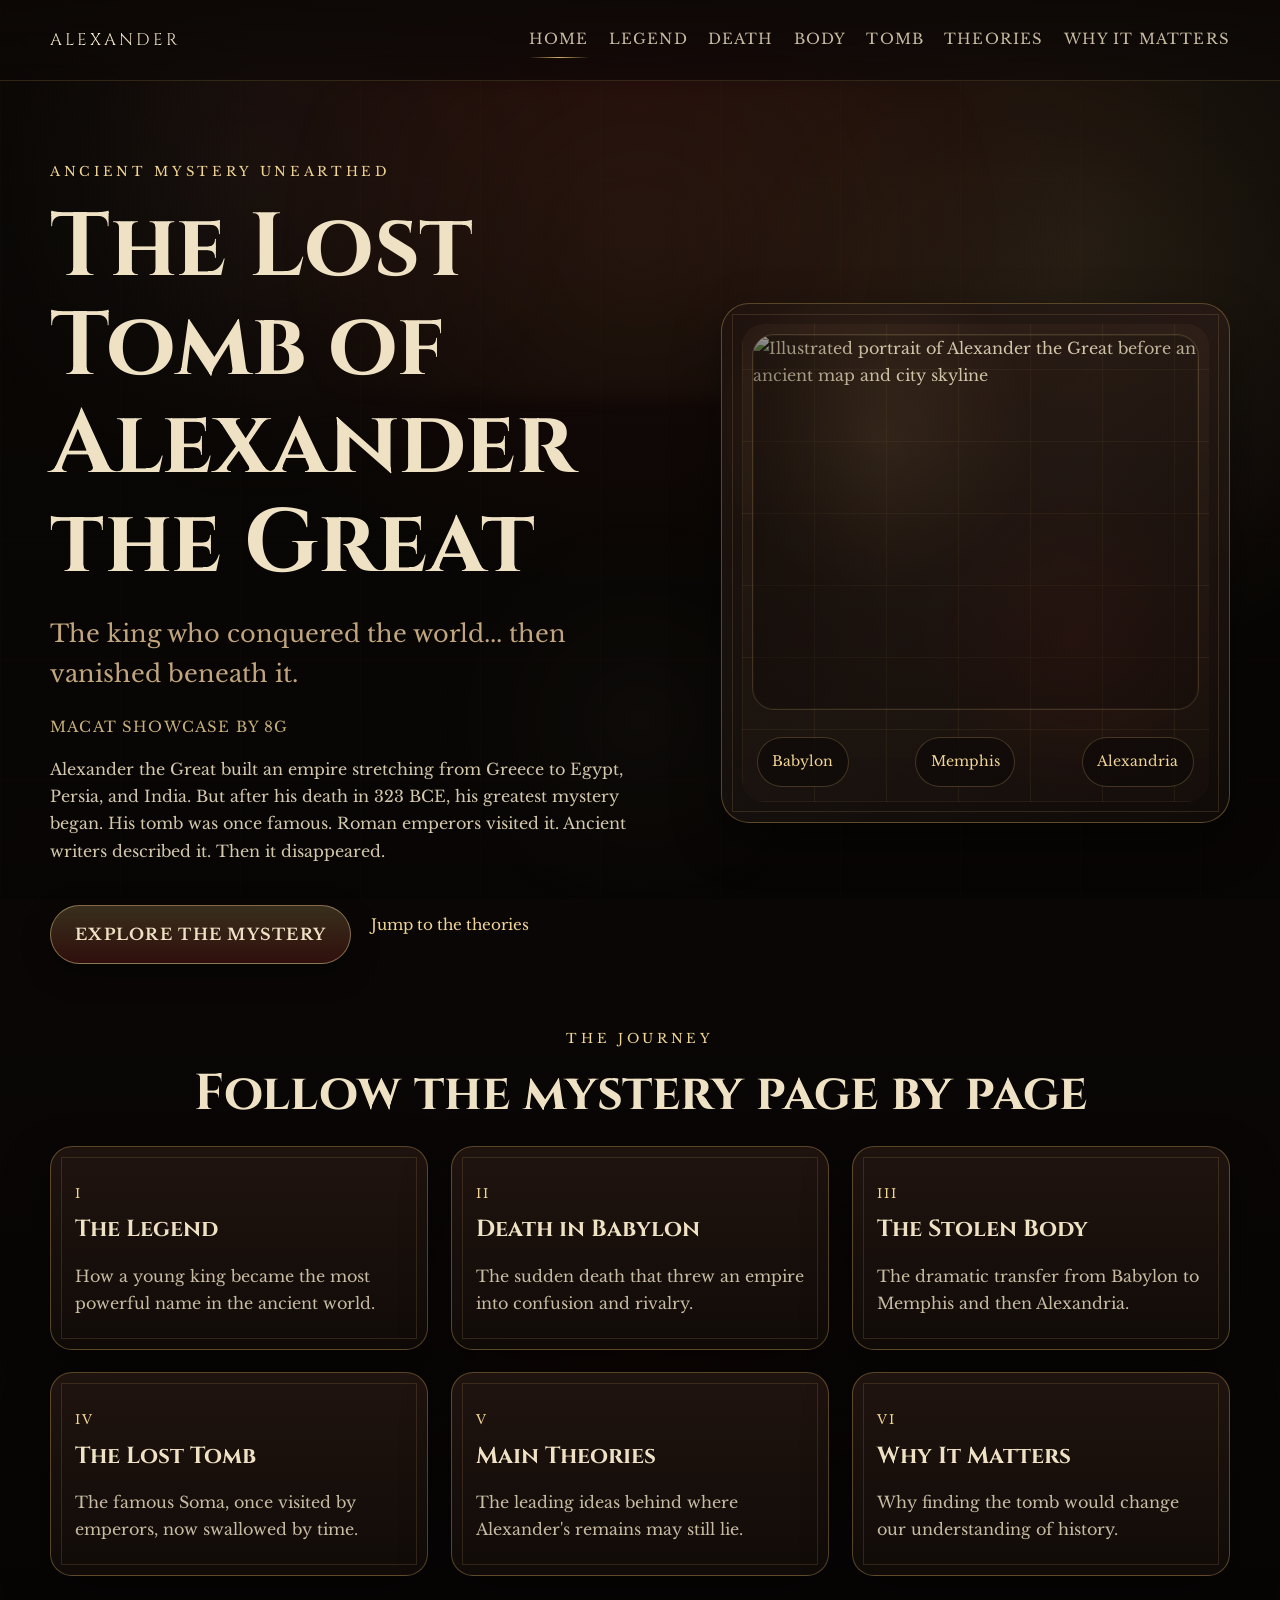
==== index.html @ f2e424cb "Add files via upload" ====
<!DOCTYPE html>
<html lang="en">
<head>
  <meta charset="UTF-8" />
  <meta name="viewport" content="width=device-width, initial-scale=1.0" />
  <title>MACAT Showcase 8G</title>
  <link rel="preconnect" href="https://fonts.googleapis.com" />
  <link rel="preconnect" href="https://fonts.gstatic.com" crossorigin />
  <link href="https://fonts.googleapis.com/css2?family=Cinzel:wght@400;600;700&family=Libre+Baskerville:wght@400;700&display=swap" rel="stylesheet" />
  <link rel="stylesheet" href="styles.css" />
</head>
<body data-page="home">
  <div class="page-shell">
    <div class="texture texture-top" aria-hidden="true"></div>
    <div class="texture texture-bottom" aria-hidden="true"></div>

    <header class="site-header">
      <nav class="site-nav">
        <a class="brand" href="index.html">Alexander</a>
        <button class="nav-toggle" type="button" aria-expanded="false" aria-controls="nav-links">
          <span></span>
          <span></span>
          <span></span>
          <span class="sr-only">Toggle navigation</span>
        </button>
        <div class="nav-links" id="nav-links">
          <a href="index.html" data-page-link="home">Home</a>
          <a href="legend.html" data-page-link="legend">Legend</a>
          <a href="death-in-babylon.html" data-page-link="death">Death</a>
          <a href="stolen-body.html" data-page-link="body">Body</a>
          <a href="lost-tomb.html" data-page-link="tomb">Tomb</a>
          <a href="theories.html" data-page-link="theories">Theories</a>
          <a href="why-it-matters.html" data-page-link="meaning">Why It Matters</a>
        </div>
      </nav>
    </header>

    <main>
      <section class="hero section page-hero">
        <div class="hero-copy reveal">
          <p class="eyebrow">Ancient Mystery Unearthed</p>
          <h1>The Lost Tomb of Alexander the Great</h1>
          <p class="subtitle">The king who conquered the world... then vanished beneath it.</p>
          <p class="intro-text">MACAT Showcase by 8G</p>
          <p class="intro">Alexander the Great built an empire stretching from Greece to Egypt, Persia, and India. But after his death in 323 BCE, his greatest mystery began. His tomb was once famous. Roman emperors visited it. Ancient writers described it. Then it disappeared.</p>
          <div class="cta-row">
            <a class="cta" href="legend.html">Explore the Mystery</a>
            <a class="text-link" href="theories.html">Jump to the theories</a>
          </div>
        </div>
        <div class="hero-visual reveal" aria-label="Decorative ancient map illustration placeholder">
          <div class="map-card">
            <div class="map-grid"></div>
            <div class="map-image-frame">
              <img
                class="map-image"
                src="static/cover_img_alexander.png"
                alt="Illustrated portrait of Alexander the Great before an ancient map and city skyline"
              />
            </div>
            <div class="map-route">
              <span>Babylon</span>
              <span>Memphis</span>
              <span>Alexandria</span>
            </div>
          </div>
        </div>
      </section>

      <section class="section reveal">
        <div class="section-heading centered">
          <p class="eyebrow">The Journey</p>
          <h2>Follow the mystery page by page</h2>
        </div>
        <div class="chapter-grid">
          <a class="chapter-card" href="legend.html">
            <span class="chapter-number">I</span>
            <h3>The Legend</h3>
            <p>How a young king became the most powerful name in the ancient world.</p>
          </a>
          <a class="chapter-card" href="death-in-babylon.html">
            <span class="chapter-number">II</span>
            <h3>Death in Babylon</h3>
            <p>The sudden death that threw an empire into confusion and rivalry.</p>
          </a>
          <a class="chapter-card" href="stolen-body.html">
            <span class="chapter-number">III</span>
            <h3>The Stolen Body</h3>
            <p>The dramatic transfer from Babylon to Memphis and then Alexandria.</p>
          </a>
          <a class="chapter-card" href="lost-tomb.html">
            <span class="chapter-number">IV</span>
            <h3>The Lost Tomb</h3>
            <p>The famous Soma, once visited by emperors, now swallowed by time.</p>
          </a>
          <a class="chapter-card" href="theories.html">
            <span class="chapter-number">V</span>
            <h3>Main Theories</h3>
            <p>The leading ideas behind where Alexander's remains may still lie.</p>
          </a>
          <a class="chapter-card" href="why-it-matters.html">
            <span class="chapter-number">VI</span>
            <h3>Why It Matters</h3>
            <p>Why finding the tomb would change our understanding of history.</p>
          </a>
        </div>
      </section>
    </main>
  </div>

  <script src="script.js"></script>
</body>
</html>
---- styles.css ----
:root {
  --bg: #120d0a;
  --bg-deep: #090604;
  --panel: rgba(33, 21, 15, 0.82);
  --panel-strong: rgba(23, 14, 10, 0.9);
  --border: rgba(201, 162, 88, 0.38);
  --gold: #d3b06a;
  --gold-bright: #f0d596;
  --ivory: #efe2c4;
  --sand: #c1a57d;
  --red: #6f1f19;
  --shadow: 0 18px 48px rgba(0, 0, 0, 0.42);
  --max-width: 1180px;
  --nav-height: 80px;
  --section-gap: 2rem;
  --panel-padding-y: 2.15rem;
  --panel-padding-x: 2.2rem;
}

* {
  box-sizing: border-box;
}

html {
  scroll-behavior: smooth;
}

body {
  margin: 0;
  min-height: 100vh;
  color: var(--ivory);
  font-family: "Libre Baskerville", Georgia, serif;
  background:
    radial-gradient(circle at top, rgba(111, 31, 25, 0.28), transparent 34%),
    radial-gradient(circle at 85% 15%, rgba(211, 176, 106, 0.12), transparent 24%),
    linear-gradient(180deg, rgba(12, 8, 6, 0.92), rgba(7, 5, 4, 0.97)),
    #0b0705;
  line-height: 1.7;
}

body::before,
body::after {
  content: "";
  position: fixed;
  inset: 0;
  pointer-events: none;
  z-index: -2;
}

body::before {
  background:
    linear-gradient(rgba(8, 5, 3, 0.2), rgba(8, 5, 3, 0.25)),
    repeating-linear-gradient(
      90deg,
      rgba(255, 255, 255, 0.02) 0,
      rgba(255, 255, 255, 0.02) 1px,
      transparent 1px,
      transparent 120px
    ),
    repeating-linear-gradient(
      0deg,
      rgba(255, 255, 255, 0.015) 0,
      rgba(255, 255, 255, 0.015) 1px,
      transparent 1px,
      transparent 120px
    );
  opacity: 0.45;
}

body::after {
  background:
    radial-gradient(circle at 20% 20%, rgba(255, 240, 210, 0.06), transparent 28%),
    radial-gradient(circle at 80% 40%, rgba(255, 240, 210, 0.05), transparent 30%),
    radial-gradient(circle at 50% 80%, rgba(255, 240, 210, 0.04), transparent 24%);
  opacity: 0.7;
}

img {
  max-width: 100%;
  display: block;
}

button,
a {
  -webkit-tap-highlight-color: transparent;
}

.page-shell {
  position: relative;
  overflow: hidden;
}

.texture {
  position: absolute;
  left: 50%;
  width: min(1100px, 92vw);
  height: 320px;
  transform: translateX(-50%);
  filter: blur(10px);
  opacity: 0.16;
  pointer-events: none;
}

.texture-top {
  top: 80px;
  background: radial-gradient(circle, rgba(211, 176, 106, 0.45), transparent 66%);
}

.texture-bottom {
  bottom: 140px;
  background: radial-gradient(circle, rgba(111, 31, 25, 0.5), transparent 66%);
}

.site-header {
  position: sticky;
  top: 0;
  z-index: 20;
  backdrop-filter: blur(16px);
  background: linear-gradient(180deg, rgba(12, 8, 6, 0.9), rgba(12, 8, 6, 0.58));
  border-bottom: 1px solid rgba(211, 176, 106, 0.18);
}

.site-nav {
  width: min(var(--max-width), calc(100% - 2rem));
  min-height: var(--nav-height);
  margin: 0 auto;
  display: flex;
  align-items: center;
  justify-content: space-between;
  gap: 1.5rem;
}

.brand,
.site-nav a {
  color: var(--ivory);
  text-decoration: none;
}

.brand {
  font-family: "Cinzel", Georgia, serif;
  font-size: 1.05rem;
  letter-spacing: 0.18em;
  text-transform: uppercase;
}

.nav-links {
  display: flex;
  align-items: center;
  gap: 1.25rem;
}

.nav-links a {
  position: relative;
  font-size: 0.92rem;
  letter-spacing: 0.08em;
  text-transform: uppercase;
  color: rgba(239, 226, 196, 0.82);
}

.nav-links a::after {
  content: "";
  position: absolute;
  left: 0;
  bottom: -0.35rem;
  width: 100%;
  height: 1px;
  background: linear-gradient(90deg, transparent, var(--gold), transparent);
  transform: scaleX(0);
  transform-origin: center;
  transition: transform 220ms ease;
}

.nav-links a:hover::after,
.nav-links a:focus-visible::after,
.nav-links a.active::after {
  transform: scaleX(1);
}

.nav-toggle {
  display: none;
  width: 46px;
  height: 46px;
  border: 1px solid rgba(211, 176, 106, 0.25);
  border-radius: 50%;
  background: rgba(25, 16, 11, 0.72);
  align-items: center;
  justify-content: center;
  flex-direction: column;
  gap: 4px;
  cursor: pointer;
}

.nav-toggle span {
  display: block;
  width: 18px;
  height: 1.5px;
  background: var(--gold-bright);
}

.sr-only {
  position: absolute;
  width: 1px;
  height: 1px;
  padding: 0;
  margin: -1px;
  overflow: hidden;
  clip: rect(0, 0, 0, 0);
  white-space: nowrap;
  border: 0;
}

.section {
  width: min(var(--max-width), calc(100% - 2rem));
  margin: 0 auto;
}

.hero {
  min-height: calc(100vh - var(--nav-height));
  display: grid;
  grid-template-columns: 1.1fr 0.9fr;
  gap: 3rem;
  align-items: center;
  padding: 5rem 0 4rem;
}

.page-hero {
  min-height: auto;
}

.hero-copy h1,
.section-heading h2 {
  font-family: "Cinzel", Georgia, serif;
  line-height: 1.1;
  margin: 0;
}

.hero-copy h1 {
  font-size: clamp(3rem, 7vw, 5.6rem);
  max-width: 10ch;
  text-wrap: balance;
}

.eyebrow {
  margin: 0 0 1rem;
  font-size: 0.82rem;
  letter-spacing: 0.28em;
  text-transform: uppercase;
  color: var(--gold-bright);
}

.subtitle {
  font-size: clamp(1.15rem, 2vw, 1.5rem);
  color: var(--sand);
  margin: 1.25rem 0;
  max-width: 36rem;
}

.intro-text {
  margin: 0 0 1rem;
  color: rgba(240, 213, 150, 0.82);
  font-size: 0.92rem;
  letter-spacing: 0.08em;
  text-transform: uppercase;
}

.intro,
.content-panel p,
.final-panel p {
  max-width: 42rem;
  color: rgba(239, 226, 196, 0.88);
}

.cta {
  display: inline-flex;
  align-items: center;
  justify-content: center;
  margin-top: 1.25rem;
  padding: 0.95rem 1.5rem;
  border: 1px solid rgba(240, 213, 150, 0.45);
  border-radius: 999px;
  background: linear-gradient(180deg, rgba(211, 176, 106, 0.24), rgba(111, 31, 25, 0.38));
  color: var(--ivory);
  text-decoration: none;
  font-weight: 700;
  letter-spacing: 0.08em;
  text-transform: uppercase;
  box-shadow: 0 10px 30px rgba(0, 0, 0, 0.28);
  transition: transform 220ms ease, box-shadow 220ms ease, border-color 220ms ease;
}

.cta:hover,
.cta:focus-visible {
  transform: translateY(-2px);
  box-shadow: 0 16px 30px rgba(0, 0, 0, 0.35);
  border-color: rgba(240, 213, 150, 0.72);
}

.cta-row {
  display: flex;
  flex-wrap: wrap;
  gap: 1rem 1.2rem;
  align-items: center;
  margin-top: 1.25rem;
}

.text-link {
  color: var(--gold-bright);
  text-decoration: none;
  font-size: 0.95rem;
}

.text-link:hover,
.text-link:focus-visible {
  text-decoration: underline;
}

.hero-visual {
  justify-self: end;
  width: min(100%, 520px);
}

.map-card,
.content-panel,
.final-panel,
.theory-card {
  position: relative;
  background: linear-gradient(180deg, rgba(34, 21, 16, 0.92), rgba(18, 12, 9, 0.92));
  border: 1px solid var(--border);
  box-shadow: var(--shadow);
}

.map-card {
  min-height: 520px;
  border-radius: 28px;
  overflow: hidden;
  padding: 1.5rem;
}

.map-card::before,
.content-panel::before,
.final-panel::before,
.theory-card::before {
  content: "";
  position: absolute;
  inset: 10px;
  border: 1px solid rgba(211, 176, 106, 0.16);
  pointer-events: none;
}

.map-card::after {
  content: "";
  position: absolute;
  inset: 0;
  background:
    radial-gradient(circle at 30% 25%, rgba(211, 176, 106, 0.12), transparent 30%),
    radial-gradient(circle at 70% 65%, rgba(111, 31, 25, 0.18), transparent 32%),
    linear-gradient(135deg, transparent 0%, rgba(255, 255, 255, 0.02) 50%, transparent 100%);
}

.map-grid {
  position: absolute;
  inset: 1.25rem;
  border-radius: 22px;
  background:
    repeating-linear-gradient(90deg, rgba(211, 176, 106, 0.08) 0 1px, transparent 1px 72px),
    repeating-linear-gradient(0deg, rgba(211, 176, 106, 0.08) 0 1px, transparent 1px 72px),
    linear-gradient(180deg, rgba(47, 31, 22, 0.7), rgba(23, 15, 11, 0.85));
}

.map-route {
  position: absolute;
  inset: auto 2.2rem 2.2rem 2.2rem;
  display: flex;
  justify-content: space-between;
  gap: 0.75rem;
  z-index: 1;
}

.map-image-frame {
  position: absolute;
  inset: 1.9rem 1.9rem 7rem 1.9rem;
  border-radius: 22px;
  overflow: hidden;
  border: 1px solid rgba(211, 176, 106, 0.2);
  box-shadow: inset 0 0 0 1px rgba(255, 240, 210, 0.08);
  z-index: 1;
}

.map-image-frame::after {
  content: "";
  position: absolute;
  inset: 0;
  background:
    linear-gradient(180deg, rgba(18, 11, 8, 0.18), rgba(18, 11, 8, 0.38)),
    linear-gradient(90deg, rgba(14, 9, 6, 0.35), transparent 30%, transparent 75%, rgba(14, 9, 6, 0.16));
}

.map-image {
  width: 100%;
  height: 100%;
  object-fit: cover;
  object-position: 42% center;
  filter: sepia(0.28) saturate(0.9) contrast(1.02);
}

.map-route span {
  background: rgba(15, 10, 8, 0.76);
  border: 1px solid rgba(211, 176, 106, 0.26);
  color: var(--gold-bright);
}

.map-route span {
  padding: 0.75rem 0.9rem;
  border-radius: 999px;
  font-size: 0.88rem;
  text-align: center;
}

.content-panel,
.final-panel {
  margin-top: var(--section-gap);
  border-radius: 24px;
  padding: var(--panel-padding-y) var(--panel-padding-x);
}

.content-panel::after,
.final-panel::after {
  content: "";
  position: absolute;
  left: var(--panel-padding-x);
  right: var(--panel-padding-x);
  top: 1.15rem;
  height: 12px;
  opacity: 0.75;
  background:
    linear-gradient(90deg, transparent, rgba(211, 176, 106, 0.7), transparent),
    repeating-linear-gradient(90deg, transparent 0 10px, rgba(211, 176, 106, 0.24) 10px 20px);
}

.section-heading {
  margin-bottom: 1rem;
}

.section-heading h2 {
  font-size: clamp(2rem, 4vw, 3.15rem);
  margin-top: 0.3rem;
}

.centered {
  text-align: center;
}

.split-layout {
  display: grid;
  grid-template-columns: 1.2fr 0.8fr;
  gap: 1.75rem;
  align-items: center;
}

.artifact-placeholder {
  min-height: 240px;
  border-radius: 22px;
  border: 1px dashed rgba(211, 176, 106, 0.38);
  background:
    linear-gradient(180deg, rgba(62, 44, 30, 0.34), rgba(28, 17, 12, 0.5)),
    repeating-linear-gradient(45deg, rgba(211, 176, 106, 0.06) 0 12px, transparent 12px 24px);
  display: grid;
  place-items: center;
  color: var(--sand);
  font-family: "Cinzel", Georgia, serif;
  letter-spacing: 0.16em;
  text-transform: uppercase;
}

.artifact-plate-frame {
  position: relative;
  min-height: 240px;
  border-radius: 22px;
  overflow: hidden;
  border: 1px solid rgba(211, 176, 106, 0.28);
  box-shadow: inset 0 0 0 1px rgba(255, 240, 210, 0.08);
  background: linear-gradient(180deg, rgba(52, 35, 25, 0.45), rgba(24, 15, 11, 0.62));
}

.artifact-plate-frame::after {
  content: "";
  position: absolute;
  inset: 0;
  background:
    linear-gradient(180deg, rgba(18, 11, 8, 0.12), rgba(18, 11, 8, 0.34)),
    linear-gradient(90deg, rgba(14, 9, 6, 0.16), transparent 24%, transparent 76%, rgba(14, 9, 6, 0.16));
  pointer-events: none;
}

.artifact-plate-image {
  width: 100%;
  height: 100%;
  object-fit: cover;
  object-position: center;
  filter: sepia(0.12) saturate(0.95) contrast(1.03);
}

.discovery-image-frame {
  position: relative;
  min-height: 0;
  aspect-ratio: 1 / 1;
  align-self: stretch;
  border-radius: 22px;
  overflow: hidden;
  border: 1px solid rgba(211, 176, 106, 0.28);
  box-shadow: inset 0 0 0 1px rgba(255, 240, 210, 0.08);
  background: linear-gradient(180deg, rgba(52, 35, 25, 0.45), rgba(24, 15, 11, 0.62));
}

.discovery-image-frame::after {
  content: "";
  position: absolute;
  inset: 0;
  background:
    linear-gradient(180deg, rgba(18, 11, 8, 0.08), rgba(18, 11, 8, 0.28)),
    linear-gradient(90deg, rgba(14, 9, 6, 0.14), transparent 24%, transparent 76%, rgba(14, 9, 6, 0.14));
  pointer-events: none;
}

.discovery-image {
  width: 100%;
  height: 100%;
  object-fit: cover;
  object-position: center;
  filter: sepia(0.16) saturate(0.92) contrast(1.04);
}

.route-card {
  display: grid;
  grid-template-columns: 1fr auto 1fr auto 1fr;
  gap: 0.8rem;
  align-items: center;
  margin-top: 1.6rem;
}

.route-step {
  padding: 1.15rem 1rem;
  border-radius: 18px;
  background: rgba(18, 12, 9, 0.82);
  border: 1px solid rgba(211, 176, 106, 0.24);
  text-align: center;
}

.route-step.active,
.route-step.final {
  box-shadow: inset 0 0 0 1px rgba(240, 213, 150, 0.22);
}

.route-city {
  display: block;
  font-family: "Cinzel", Georgia, serif;
  font-size: 1.1rem;
  color: var(--gold-bright);
}

.route-note {
  display: block;
  margin-top: 0.35rem;
  font-size: 0.9rem;
  color: rgba(239, 226, 196, 0.72);
}

.route-line {
  height: 1px;
  background: linear-gradient(90deg, rgba(211, 176, 106, 0.1), rgba(211, 176, 106, 0.75), rgba(211, 176, 106, 0.1));
}

.theory-grid {
  display: grid;
  grid-template-columns: repeat(4, minmax(0, 1fr));
  gap: 1.35rem;
  margin-top: 1.5rem;
}

.theory-card {
  border-radius: 22px;
  padding: 2rem 1.4rem 1.5rem;
  min-height: 240px;
}

.theory-card-featured {
  background: linear-gradient(180deg, rgba(58, 36, 24, 0.95), rgba(24, 14, 10, 0.94));
  transform: translateY(-8px);
}

.theory-tag {
  margin: 0 0 0.9rem;
  color: var(--gold-bright);
  font-size: 0.8rem;
  text-transform: uppercase;
  letter-spacing: 0.18em;
}

.theory-card h3 {
  margin: 0 0 0.8rem;
  font-family: "Cinzel", Georgia, serif;
  font-size: 1.45rem;
}

.final-panel {
  margin-bottom: 4rem;
  text-align: center;
  padding: 3.2rem var(--panel-padding-x);
  background:
    radial-gradient(circle at top, rgba(211, 176, 106, 0.08), transparent 35%),
    linear-gradient(180deg, rgba(35, 22, 16, 0.94), rgba(15, 10, 8, 0.96));
}

.final-panel p {
  margin-left: auto;
  margin-right: auto;
  text-align: center;
}

.page-banner {
  padding: 3.2rem 0 0.65rem;
}

.page-banner h1 {
  font-family: "Cinzel", Georgia, serif;
  font-size: clamp(2.8rem, 6vw, 5rem);
  line-height: 1.08;
  margin: 0;
}

.story-page {
  padding-bottom: 2.25rem;
}

.quote-panel {
  margin-top: 1.6rem;
  margin-bottom: 0;
  padding: 1.6rem var(--panel-padding-x);
  border-top: 1px solid rgba(211, 176, 106, 0.25);
  border-bottom: 1px solid rgba(211, 176, 106, 0.25);
  text-align: center;
}

.quote-panel p {
  margin: 0;
  font-family: "Cinzel", Georgia, serif;
  font-size: clamp(1.3rem, 3vw, 2rem);
  color: var(--gold-bright);
}

.page-nav {
  display: flex;
  justify-content: space-between;
  align-items: center;
  gap: 1rem;
  margin-top: 1.5rem;
  padding-top: 0.35rem;
}

.chapter-grid {
  display: grid;
  grid-template-columns: repeat(3, minmax(0, 1fr));
  gap: 1.4rem;
  margin-top: 1.5rem;
  margin-bottom: 2.25rem;
}

.chapter-card {
  position: relative;
  display: block;
  padding: 2rem 1.5rem;
  border-radius: 22px;
  background: linear-gradient(180deg, rgba(34, 21, 16, 0.92), rgba(18, 12, 9, 0.92));
  border: 1px solid var(--border);
  box-shadow: var(--shadow);
  color: var(--ivory);
  text-decoration: none;
  transition: transform 220ms ease, border-color 220ms ease;
}

.chapter-card:hover,
.chapter-card:focus-visible {
  transform: translateY(-4px);
  border-color: rgba(240, 213, 150, 0.45);
}

.chapter-card::before {
  content: "";
  position: absolute;
  inset: 10px;
  border: 1px solid rgba(211, 176, 106, 0.16);
  pointer-events: none;
}

.chapter-card h3 {
  margin: 0.25rem 0 0.8rem;
  font-family: "Cinzel", Georgia, serif;
  font-size: 1.45rem;
}

.chapter-card p {
  margin: 0;
  color: rgba(239, 226, 196, 0.82);
}

.chapter-number {
  color: var(--gold-bright);
  letter-spacing: 0.18em;
  text-transform: uppercase;
  font-size: 0.8rem;
}

.reveal {
  opacity: 0;
  transform: translateY(36px);
  transition: opacity 650ms ease, transform 650ms ease;
}

.reveal.is-visible {
  opacity: 1;
  transform: translateY(0);
}

@media (prefers-reduced-motion: reduce) {
  html {
    scroll-behavior: auto;
  }

  *,
  *::before,
  *::after {
    animation: none !important;
    transition: none !important;
  }

  .reveal {
    opacity: 1;
    transform: none;
  }
}

@media (max-width: 980px) {
  .hero,
  .split-layout {
    grid-template-columns: 1fr;
  }

  .hero {
    padding-top: 3.5rem;
  }

  .hero-visual {
    justify-self: stretch;
  }

  .theory-grid {
    grid-template-columns: repeat(2, minmax(0, 1fr));
  }

  .chapter-grid {
    grid-template-columns: repeat(2, minmax(0, 1fr));
  }
}

@media (max-width: 760px) {
  :root {
    --nav-height: 72px;
  }

  .site-nav {
    width: calc(100% - 1.25rem);
  }

  .nav-toggle {
    display: inline-flex;
  }

  .nav-links {
    position: absolute;
    top: calc(100% + 0.75rem);
    left: 0.625rem;
    right: 0.625rem;
    display: grid;
    gap: 0.2rem;
    padding: 0.8rem;
    border-radius: 18px;
    border: 1px solid rgba(211, 176, 106, 0.22);
    background: rgba(16, 10, 8, 0.96);
    box-shadow: var(--shadow);
    opacity: 0;
    pointer-events: none;
    transform: translateY(-10px);
    transition: opacity 220ms ease, transform 220ms ease;
  }

  .nav-links.open {
    opacity: 1;
    pointer-events: auto;
    transform: translateY(0);
  }

  .nav-links a {
    padding: 0.7rem 0.5rem;
  }

  .section {
    width: calc(100% - 1.25rem);
  }

  .hero-copy h1 {
    max-width: 12ch;
  }

  .map-card {
    min-height: 380px;
  }

  .map-image-frame {
    inset: 1rem 1rem 8.6rem 1rem;
  }

  .map-route {
    inset: auto 1rem 1rem 1rem;
    flex-direction: column;
  }

  .content-panel,
  .final-panel {
    padding: 1.7rem 1.15rem;
  }

  .content-panel::after,
  .final-panel::after {
    left: 1.15rem;
    right: 1.15rem;
  }

  .page-banner {
    padding: 2.4rem 0 0.5rem;
  }

  .quote-panel {
    padding: 1.35rem 1.15rem;
  }

  .route-card {
    grid-template-columns: 1fr;
  }

  .route-line {
    width: 1px;
    height: 28px;
    margin: 0 auto;
    background: linear-gradient(180deg, rgba(211, 176, 106, 0.1), rgba(211, 176, 106, 0.75), rgba(211, 176, 106, 0.1));
  }

  .theory-grid {
    grid-template-columns: 1fr;
  }

  .theory-card-featured {
    transform: none;
  }

  .page-nav {
    flex-direction: column;
    align-items: flex-start;
  }

  .chapter-grid {
    grid-template-columns: 1fr;
  }
}
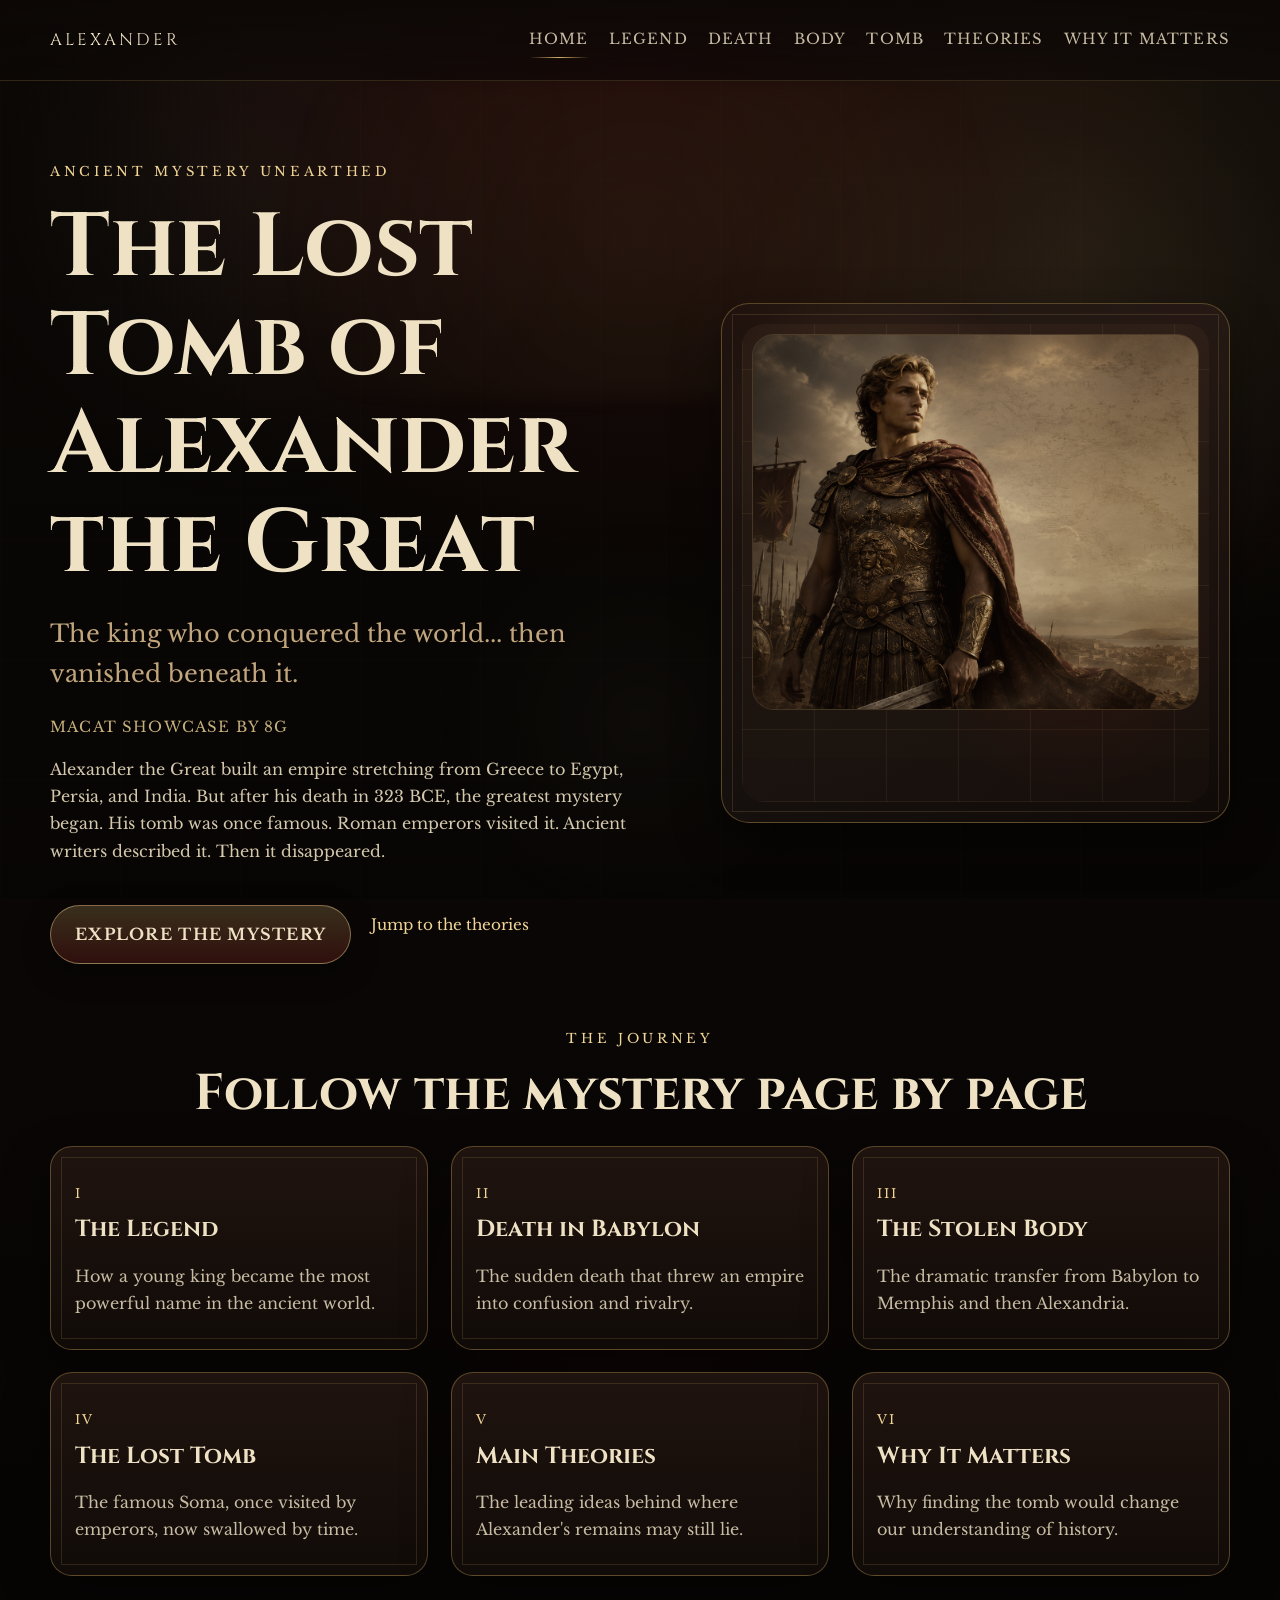
==== commit 97b72b08: "Update index.html" ====
--- a/index.html
+++ b/index.html
@@ -42,7 +42,7 @@
           <h1>The Lost Tomb of Alexander the Great</h1>
           <p class="subtitle">The king who conquered the world... then vanished beneath it.</p>
           <p class="intro-text">MACAT Showcase by 8G</p>
-          <p class="intro">Alexander the Great built an empire stretching from Greece to Egypt, Persia, and India. But after his death in 323 BCE, his greatest mystery began. His tomb was once famous. Roman emperors visited it. Ancient writers described it. Then it disappeared.</p>
+          <p class="intro">Alexander the Great built an empire stretching from Greece to Egypt, Persia, and India. But after his death in 323 BCE, the greatest mystery began. His tomb was once famous. Roman emperors visited it. Ancient writers described it. Then it disappeared.</p>
           <div class="cta-row">
             <a class="cta" href="legend.html">Explore the Mystery</a>
             <a class="text-link" href="theories.html">Jump to the theories</a>
@@ -57,11 +57,6 @@
                 src="static/cover_img_alexander.png"
                 alt="Illustrated portrait of Alexander the Great before an ancient map and city skyline"
               />
-            </div>
-            <div class="map-route">
-              <span>Babylon</span>
-              <span>Memphis</span>
-              <span>Alexandria</span>
             </div>
           </div>
         </div>
